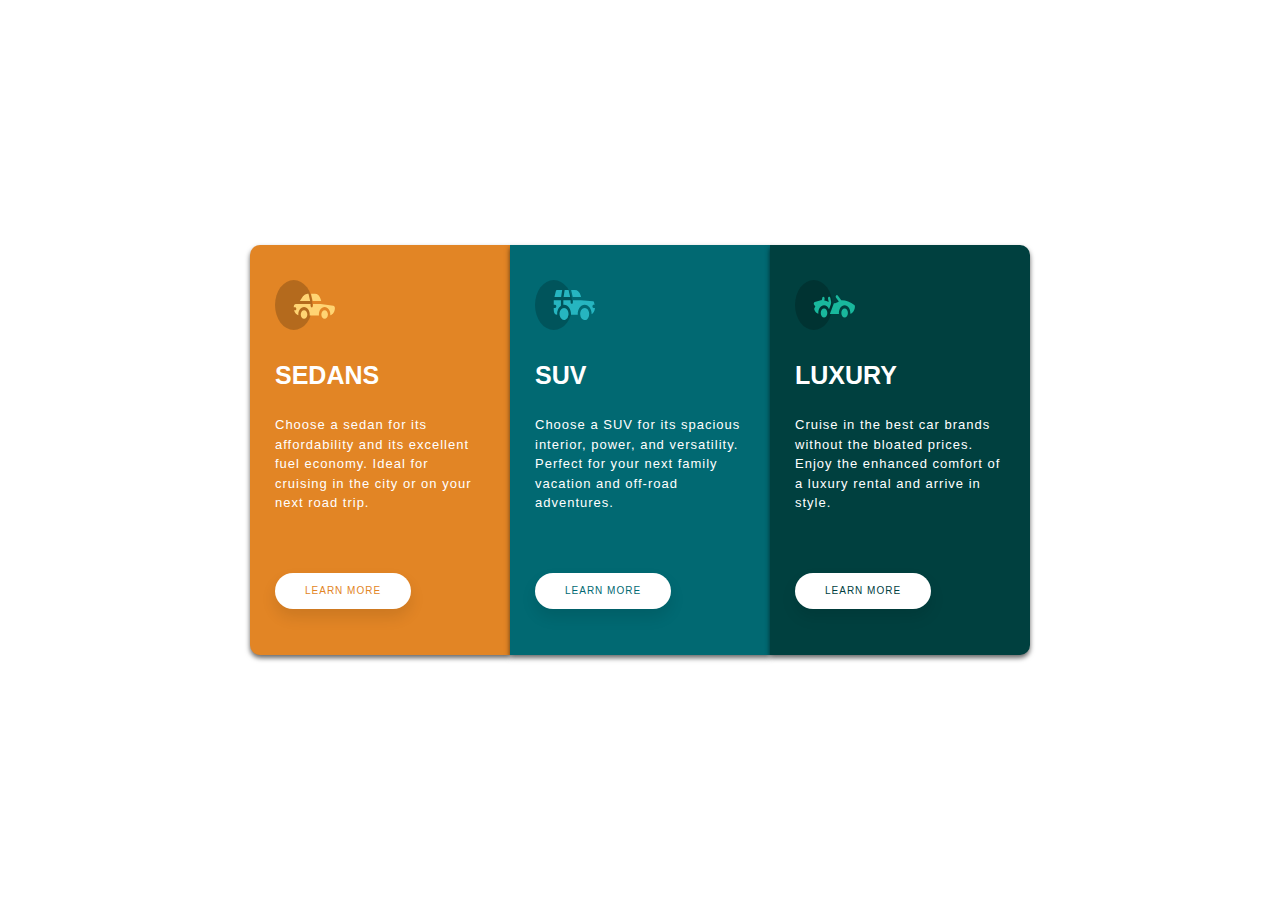
==== index.html @ bcf4c4cf "Initial Commit" ====
<!DOCTYPE html>
<html>

<head>
  <meta charset="utf-8">
  <meta name="viewport" content="width=device-width">
  <title>CSS Flexbox Task 1</title>
  <link href="style.css" rel="stylesheet" type="text/css" />
</head>

<body>

      <div class="container">


          <div class="box-1">
              <!-- image added in design-pack but not seen in prototype
                <img class="shape" src="images-20220614T123407Z-001/images/favicon-32x32.png" alt="favicon">
              -->
              <img class="car" src="images/icon-sedans.svg" alt="">
            <h1>SEDANS</h1>
            <p>
              Choose a sedan for its affordability and its excellent fuel economy. 
              Ideal for cruising in the city or on your next road trip.
            </p>
            <button> Learn More
            </button>
          </div>

          <div class="box-2">
            
              <!-- image added in design-pack but not seen in prototype
                <img class="shape" src="images-20220614T123407Z-001/images/favicon-32x32.png" alt="favicon">
              -->
              <img class="car" src="images/icon-suvs.svg" alt="">
            
            <h1>SUV</h1>
            <p>
              Choose a SUV for its spacious interior, power, and versatility. Perfect 
              for your next family vacation and off-road adventures.
            </p>
            <button> Learn More
            </button>
          </div>

          <div class="box-3">
              <!-- image added in design-pack but not seen in prototype
                <img class="shape" src="images-20220614T123407Z-001/images/favicon-32x32.png" alt="favicon">
              -->
              <img class="car" src="images/icon-luxury.svg" alt="">
            <h1>LUXURY</h1>
            <p>
              Cruise in the best car brands without the bloated prices. Enjoy the enhanced 
              comfort of a luxury rental and arrive in style.
            </p>
            <button> Learn More
            </button>
          </div>
        
      </div>
</body>

</html>
---- style.css ----
* {
  box-sizing: border-box;
  margin: 0;
  padding: 0;
}

body {
  font-family: 'Poppins', sans-serif;
  font-size: 16px;
  line-height: 1.5;
  color: #333;
  background: white;
}


.container {
  max-width: 780px;
  margin: 0 auto;
  display: flex;
  justify-content: center;
  align-items: center;
  height: 100vh;
}


.container div {
  flex: 1;
  color: #fff;
  box-shadow: 0 3px 5px rgba(0, 0, 0, 0.6);
  padding: 20px 25px;
  height:410px;
  text-align: left;
  margin: auto;
}
h1{
  font-size: 25px;
  line-height: 60px;
  letter-spacing: 0px;
}
p{
  font-size: 13px;
  padding: 10px 0px 30px;
  letter-spacing: 1px;
  margin-bottom: 30px;
}


.box-1{
  background-color: #e28525;
  border-top-left-radius: 10px;
  border-bottom-left-radius: 10px;
}

.box-2{
  background-color: #016972;
}

.box-3{
  background-color: #00403f;
  border-top-right-radius: 10px;
  border-bottom-right-radius: 10px;
}

.car{
  font-size: 20px;
  display: block;
  margin: 15px 0px;
  width: 60px;
  height:50px;
  text-align: left;
}

button {
  padding: 1.25em 3em;
  font-size: 10px;
  text-transform: uppercase;
  letter-spacing: 1px;
  font-weight: 500;
  border: none;
  border-radius: 45px;
  box-shadow: 0px 8px 15px rgba(0, 0, 0, 0.1);
  transition: all 0.3s ease 0s;
  cursor: pointer;
  outline: none;
  font-style: bold;
}
.box-1 button{
  background-color: #fff;
  color: #e28525;
}

.box-2 button{
  background-color: #fff;
  color: #016972;
}

.box-3 button{
  background-color: #fff;
  color: #00403f;
}


@media (max-width: 768px) {
  .container {
    flex-direction: column;
    padding-top: 20px;
    text-align: center;
    max-height: 600px;
  }

  .box-1, .box-2, .box-3 {
    display: block;
    text-align: center;
  }
  body {
    height: 100vh;
    width: 100%;
  }
}
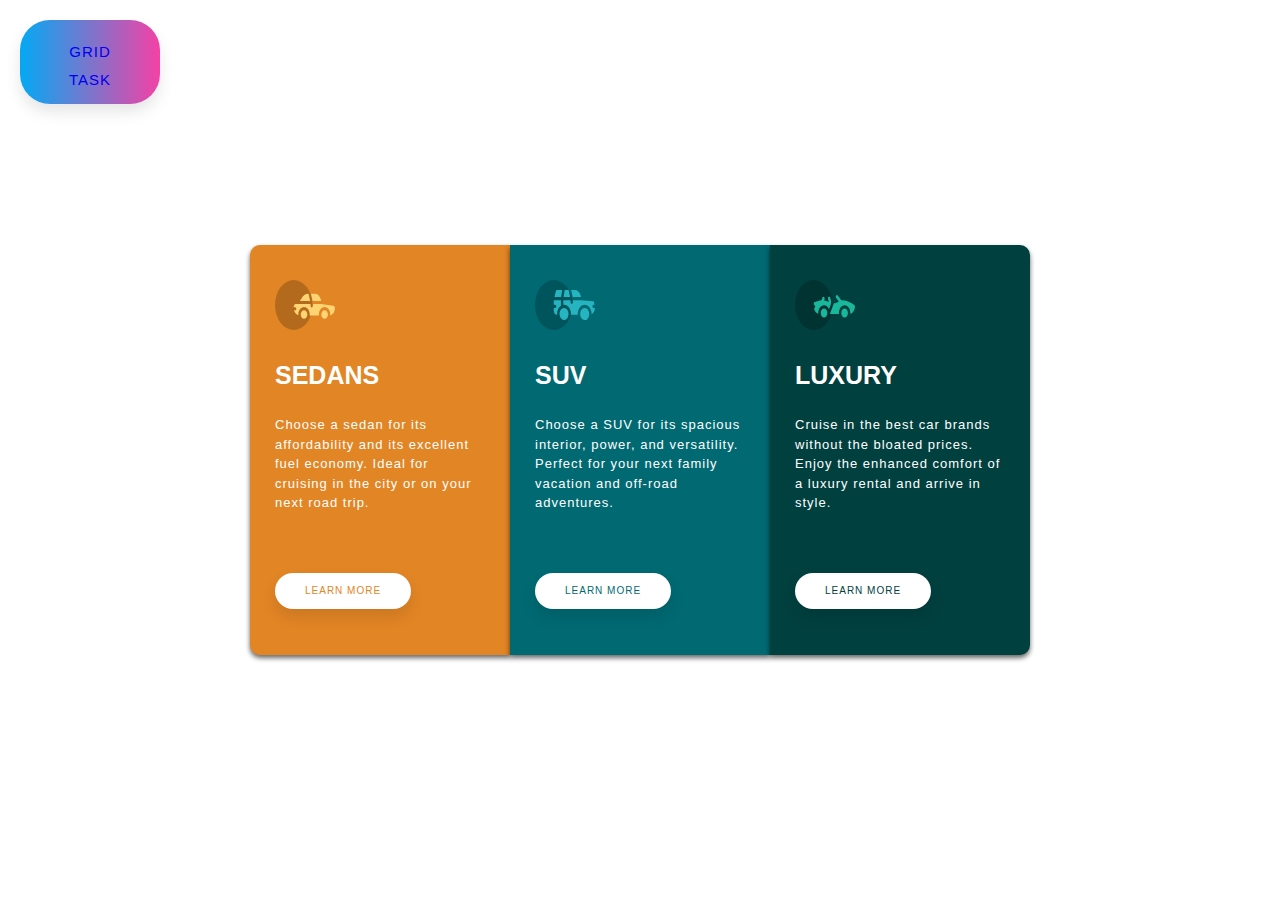
==== commit abfc2c1b: "Add Grid Task button" ====
--- a/index.html
+++ b/index.html
@@ -9,7 +9,11 @@
 </head>
 
 <body>
+  <header>
+    <button><a href="grid.html">Grid Task</a></button>
+  </header>
 
+  <main>
       <div class="container">
 
 
@@ -58,6 +62,7 @@
           </div>
         
       </div>
+  </main>
 </body>
 
 </html>--- a/style.css
+++ b/style.css
@@ -12,6 +12,32 @@
   color: #333;
   background: white;
 }
+
+header button {
+  text-decoration: none;
+  position: absolute;
+  border: none;
+  font-size: 14px;
+  font-family: inherit;
+  color: #fff;
+  width: 10em;
+  height: 6em;
+  line-height: 2em;
+  background: linear-gradient(90deg,#03a9f4,#f441a5,#ffeb3b,#03a9f4);
+  background-size: 300%;
+  border-radius: 30px;
+  z-index: 1;
+  margin: 20px;
+ }
+ a{
+  font-size: 15px;
+  text-decoration: none;
+  text-align: center;
+  margin: auto;
+ }
+
+
+ 
 
 
 .container {
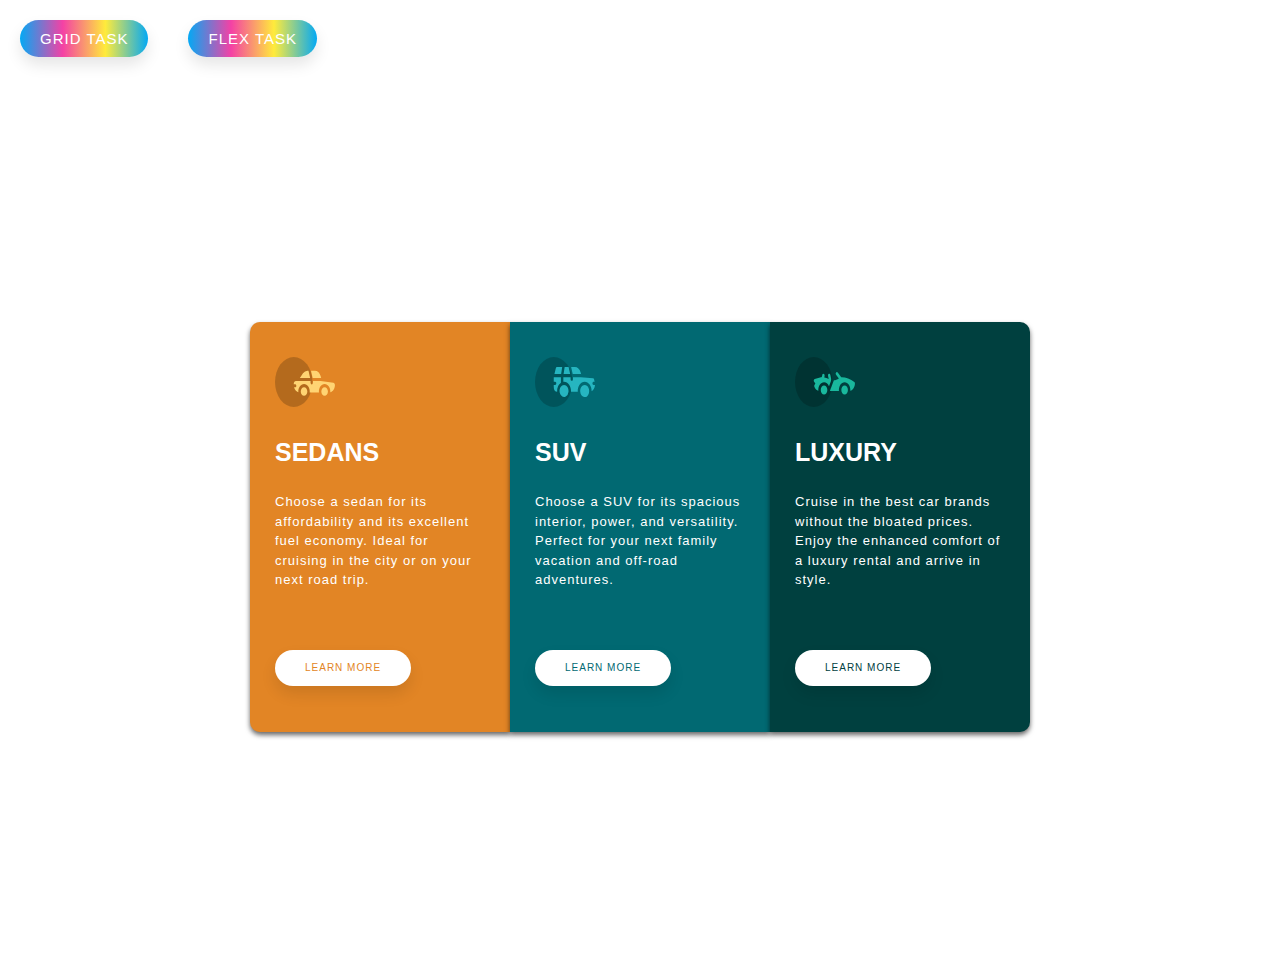
==== commit 73d37a57: "add second button for home page" ====
--- a/index.html
+++ b/index.html
@@ -11,6 +11,7 @@
 <body>
   <header>
     <button><a href="grid.html">Grid Task</a></button>
+    <button><a href="index.html">Flex Task</a></button>
   </header>
 
   <main>
--- a/style.css
+++ b/style.css
@@ -12,28 +12,30 @@
   color: #333;
   background: white;
 }
+header{
+  display: flex;
+}
 
 header button {
-  text-decoration: none;
-  position: absolute;
+  padding: 10px 20px;
+  font-size: 15px;
+  text-transform: uppercase;
+  letter-spacing: 1px;
+  font-weight: 500;
   border: none;
-  font-size: 14px;
-  font-family: inherit;
-  color: #fff;
-  width: 10em;
-  height: 6em;
-  line-height: 2em;
+  border-radius: 45px;
   background: linear-gradient(90deg,#03a9f4,#f441a5,#ffeb3b,#03a9f4);
-  background-size: 300%;
-  border-radius: 30px;
-  z-index: 1;
+  transition: all 0.3s ease 0s;
+  cursor: pointer;
+  outline: none;
+  font-style: bold;
   margin: 20px;
  }
  a{
-  font-size: 15px;
   text-decoration: none;
   text-align: center;
   margin: auto;
+  color: #fff;
  }
 
 
